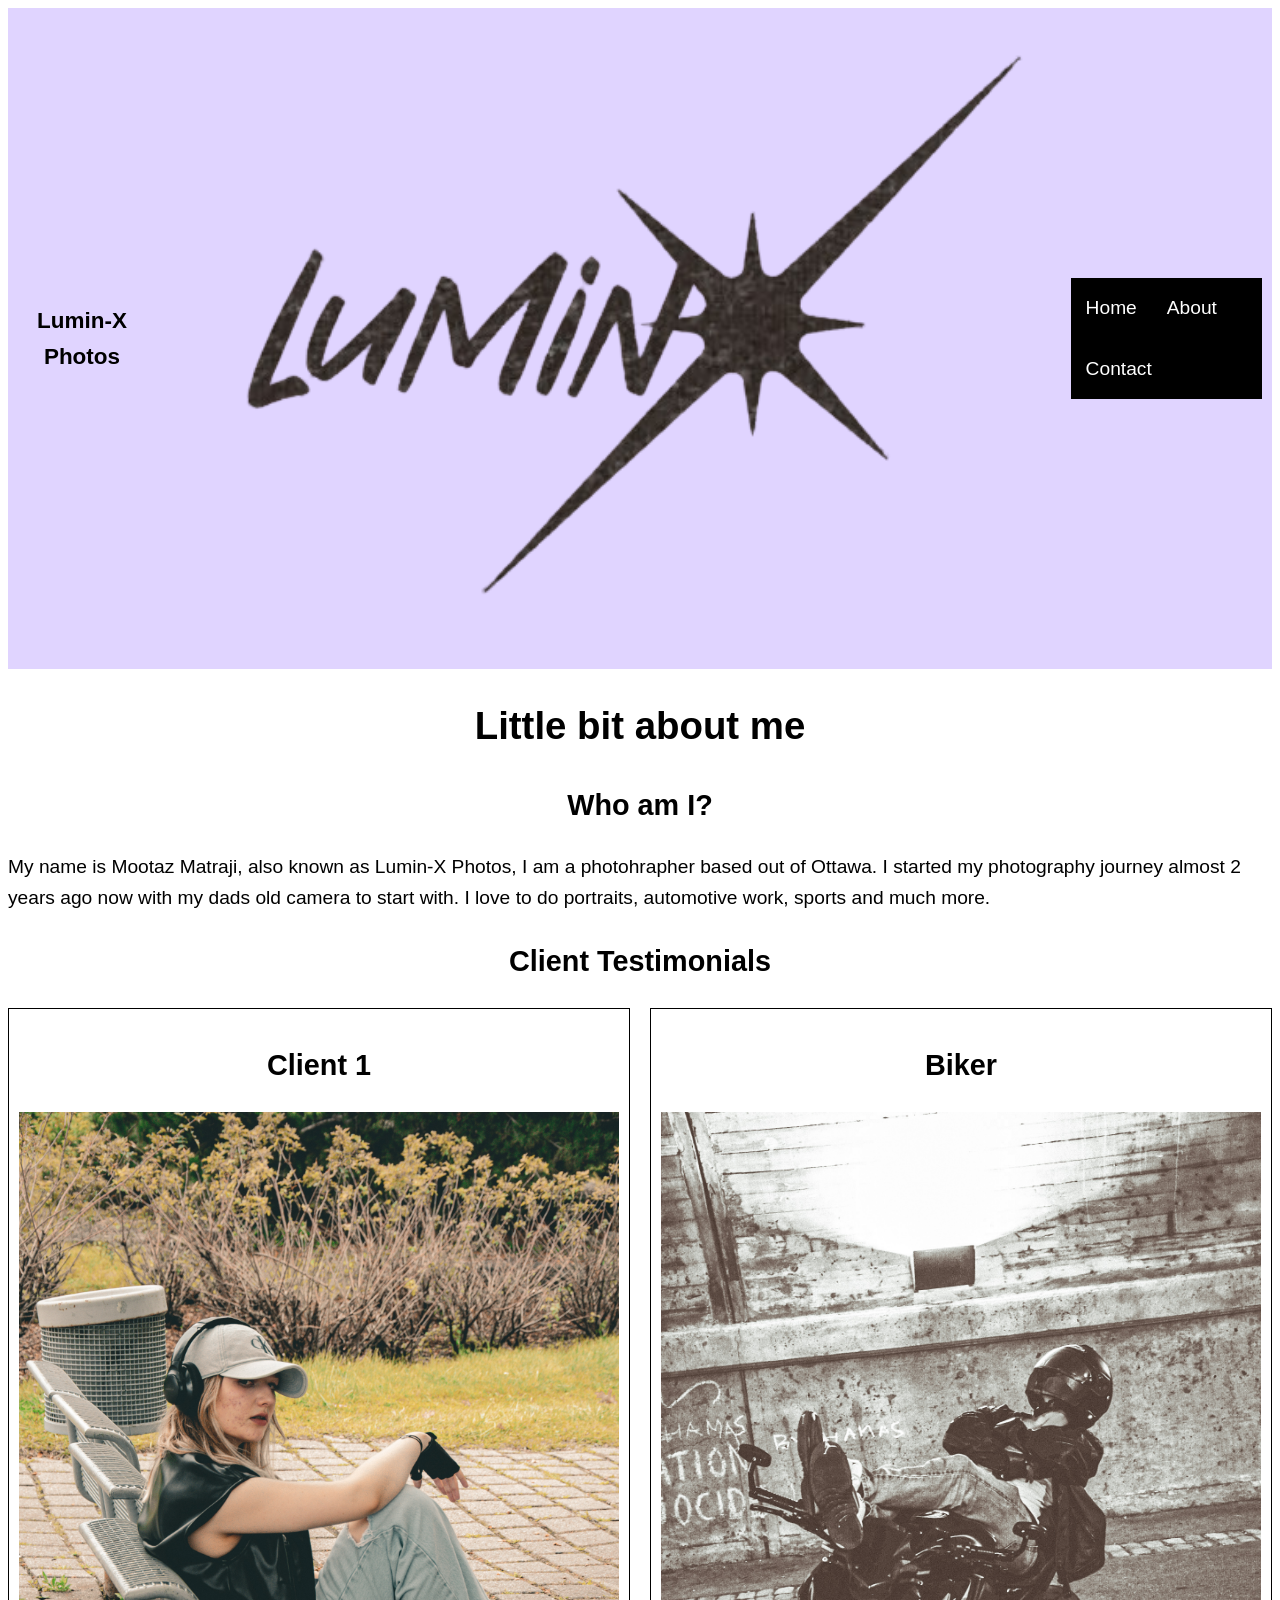
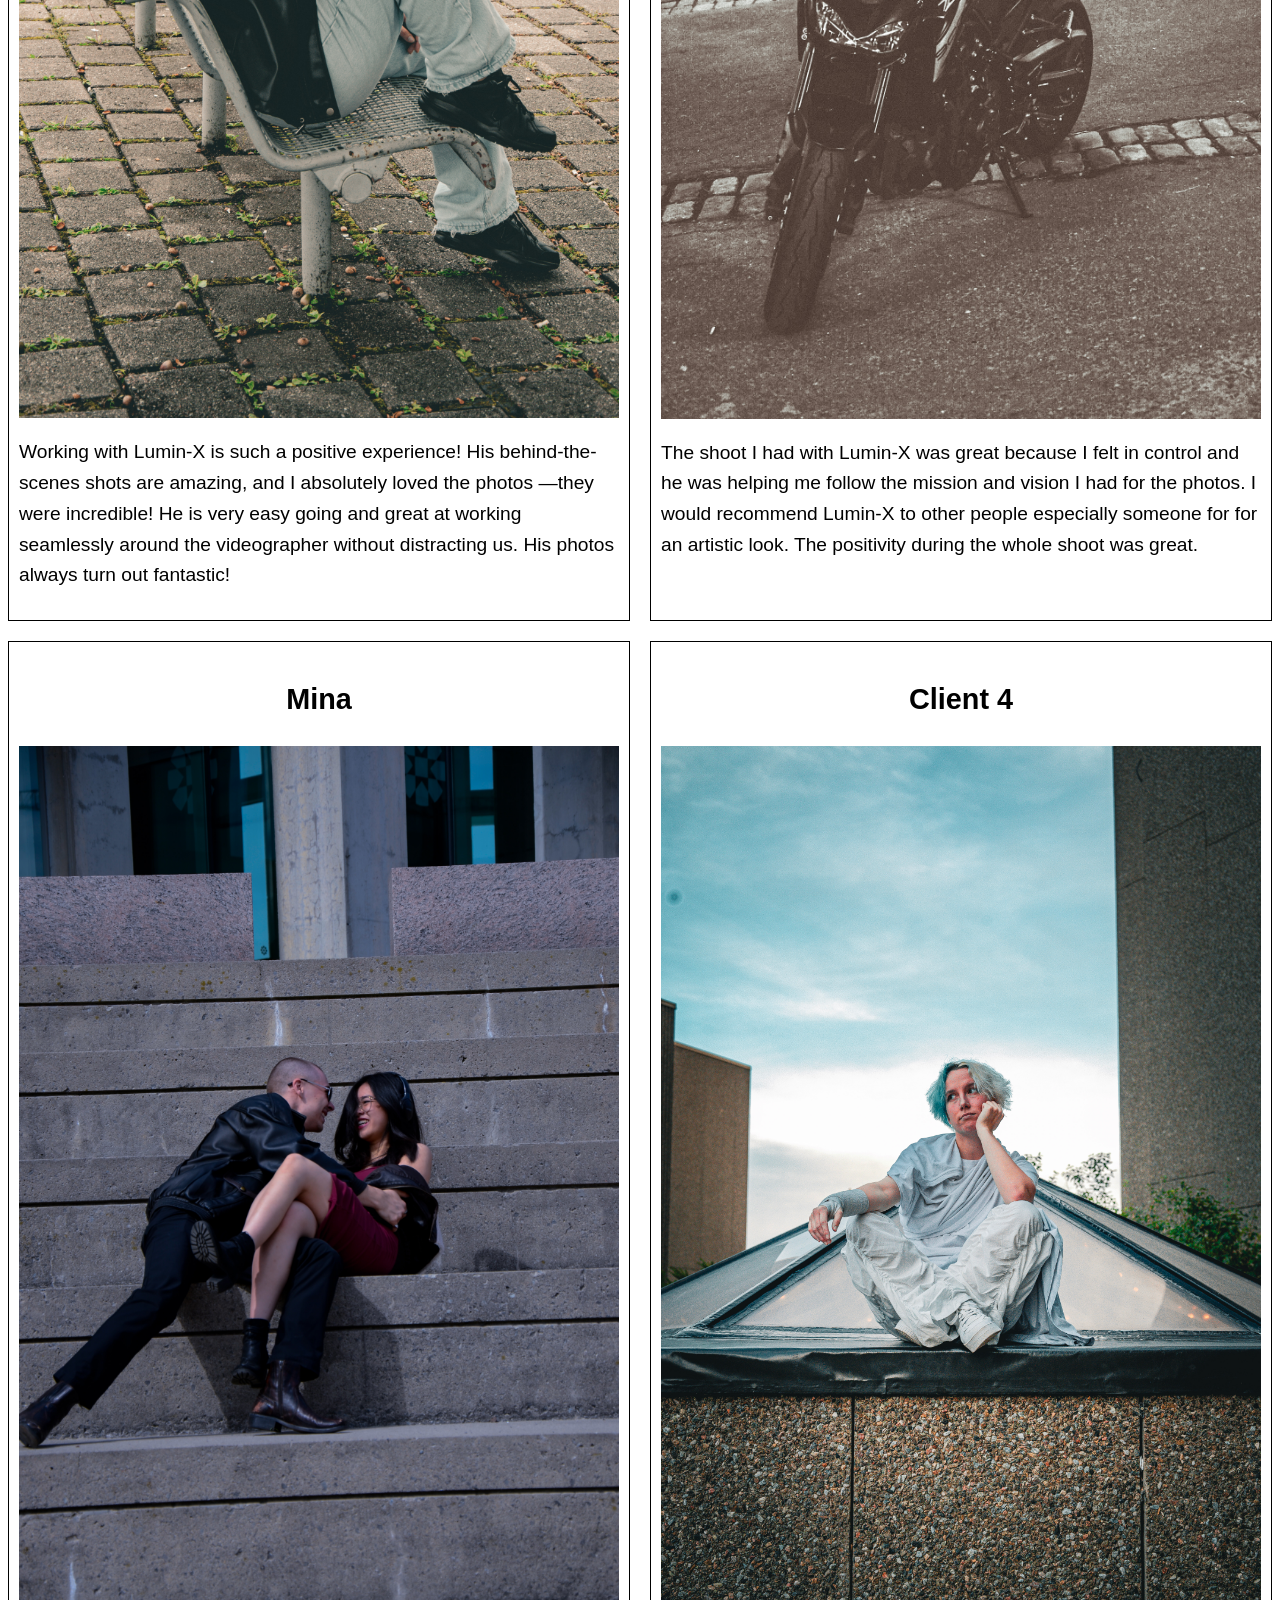
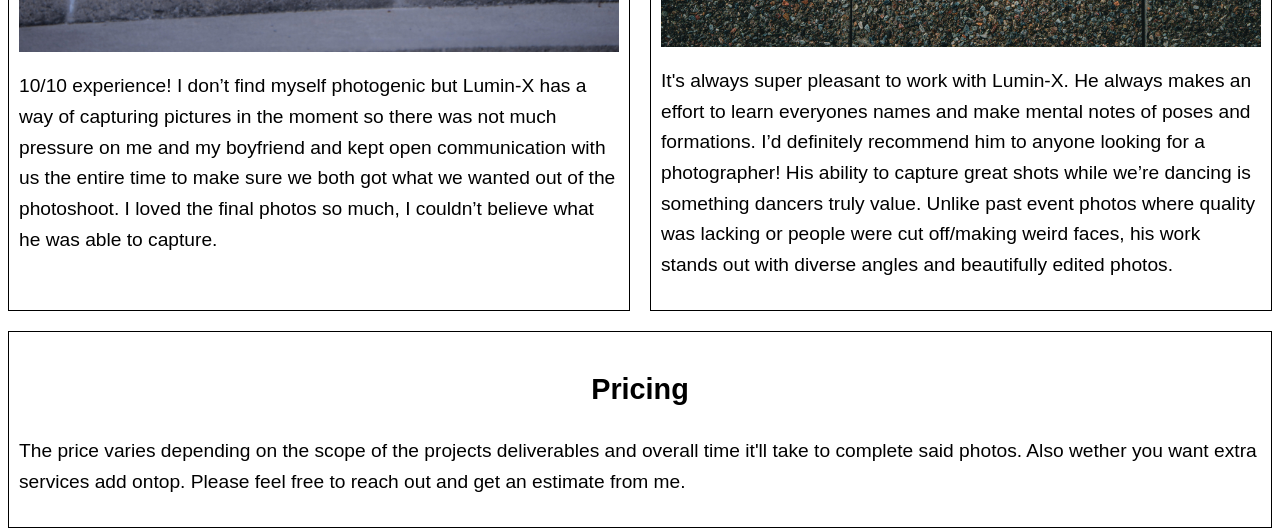
==== about.html @ 149e33c1 "possibly final" ====
<!DOCTYPE html>
<html lang="en-ca">
  <head>
    <!-- Set the page title -->
    <title>Top 3 favorite vieo games of all time</title>

    <!-- External CSS-->
    <link rel="stylesheet" href="styles.css">

    <!-- Set the charset we're using to UTF-8 -->
    <meta charset="UTF-8" />

    <!-- Set the screens default zoom / scale to 1 -->
    <meta name="viewport" content="width=device-width, initial-scale=1" />

    <!-- Specifies the document mode for Internet Explorer -->
    <meta http-equiv="X-UA-Compatible" content="ie=edge" />

    <!-- CSS -->
    <!-- The following CSS has been added so that the page
    doesn't look super awful -->
    <!-- Ignore everything in the <style> tag for now -->
    <!-- We will learn about CSS later in the course -->
    <style>
      /*
        These styles set the font, font-size, and add a
        little bit of space between lines
      */
      body {
        font-family: Arial, Helvetica, sans-serif;
        font-size: 1.2rem;
        line-height: 1.6;
      }
      /*
        These styles make sure that any super wide images
        don't overflow the page width
      */
      img {
        width: 100%;
        display: block;
        margin: 0 auto;
      }
    </style>
  </head>
  <body>
    <header>
      <h3>Lumin-X Photos</h3>

      <img src ="logo2.png" alt="Company logo">

      <nav class="navbar">
        <ul>
        <li><a href="index.html">Home</a></li>
        <li><a href="about.html">About</a></li>
        <li><a href="contact.html">Contact</a></li>
        </ul>
        </nav>
    
    </header>
    <h1>Little bit about me</h1>

    <!--

      LIST ANY CITATIONS HERE

        * A
        * B

    -->

    <!--

      YOU HAVE TO MODIFY THE HTML TO BUILD YOUR AWESOME PAGE

    -->
    <main>
    <h2>Who am I?</h2>
    <p>
      My name is Mootaz Matraji, also known as Lumin-X Photos,
      I am a photohrapher based out of Ottawa. I started my photography
      journey almost 2 years ago now with my dads old camera
      to start with. I love to do portraits, automotive work, sports and much more.
    </p>

    <h2>Client Testimonials</h2>
<div class="articles">
  <article>
    <h2>Client 1</h2>
    <img src="photo5.jpeg" alt="Julia">
    <p>Working with Lumin-X is such a positive experience! 
      His behind-the-scenes shots are amazing, and I absolutely 
      loved the photos —they were incredible! He is very easy going 
      and great at working seamlessly around the videographer without 
      distracting us. His photos always turn out fantastic!
    </p>
  </article>

  <article>
    <h2>Biker</h2>
    <img src="photo7.jpeg">
    <p>The shoot I had with Lumin-X was great because 
      I felt in control and he was helping me follow 
      the mission and vision I had for the photos. 
      I would recommend Lumin-X to other people 
      especially someone for for an artistic look. 
      The positivity during the whole shoot was great.</p>
  </article>

  <article>
    <h2>Mina</h2>
    <img src="photo11.jpeg">
    <p>
      10/10 experience! I don’t find myself photogenic 
      but Lumin-X has a way of capturing pictures in the 
      moment so there was not much pressure on me and 
      my boyfriend and kept open communication with us 
      the entire time to make sure we both got what we 
      wanted out of the photoshoot. I loved the final 
      photos so much, I couldn’t believe what he was 
      able to capture.
    </p>
  </article>

  <article>
    <h2>Client 4</h2>
    <img src="photo10.jpg">
    <p>It's always super pleasant to work with Lumin-X. 
      He always makes an effort to learn everyones names 
      and make mental notes of poses and formations. 
      I’d definitely recommend him to anyone looking 
      for a photographer! His ability to capture great 
      shots while we’re dancing is something dancers 
      truly value. Unlike past event photos where 
      quality was lacking or people were cut 
      off/making weird faces, his work stands 
      out with diverse angles and beautifully 
      edited photos.</p>
  </article>

  <section>
    <h2>Pricing</h2>
    <p>The price varies depending on the scope of the projects
      deliverables and overall time it'll take to complete said photos.
      Also wether you want extra services add ontop. Please feel free to reach out and get an estimate from me.
    </p>
  </section>
  </main>
  </body>
</html>
---- styles.css ----
/* h1{
    text-align: center;
}
.navbar2 ul{
    list-style: none;
    background-color: yellowgreen;
    padding: 0px;
    margin: 0px;

}
.navbar2 a{
    color: white;
    text-decoration: none;
    padding: 15px;
    display: block;
    text-align: center;
}
.navbar a:hover{
    background-color: aqua;
}

*/

h1{
    text-align: center;
}
h2{
    text-align: center;
}
h3{
    text-align: center;
}
.navbar ul{
    list-style: none;
    background-color: rgb(0, 0, 0);
    padding: 0px;
    margin: 0px;
    overflow: hidden;
}
.navbar a{
    color: white;
    text-decoration: none;
    padding: 15px;
    display: block;
    text-align: center;
}
.navbar a:hover{
    background-color: rgb(129, 130, 130);
}
.navbar li{
    float: left;
}

aside{
    text-align: right;
}

.navbar2 ul{
    list-style: none;
    background-color: rgb(0, 0, 0);
    padding: 0px;
    margin: 0px;
    overflow: hidden;
}
.navbar2 a{
    color: white;
    text-decoration: none;
    padding: 15px;
    display: block;
    text-align: center;
}
.navbar2 a:hover{
    background-color: rgb(129, 130, 130);
}
.articles {
    display: flex;
    flex-wrap: wrap;
    gap: 20px;         
  }
  
.articles article {
    flex: 1 1 calc(40% - 20px);  
    border: 1px solid black;     
    padding: 10px;
  }
  
.articles section {
    flex: 1 1 100%;
    border: 1px solid black;
    padding: 10px;
  }
header{
    display: flex;
    justify-content: space-between;
    align-items: center;
    padding: 10px;
    background: #e0d4ff;
}

body, html {
    height: 100%;
}

.hero-image {
  /* Use "linear-gradient" to add a darken background effect to the image (photographer.jpg). This will make the text easier to read */
  background-image: linear-gradient(rgba(0, 0, 0, 0.5), 
  rgba(0, 0, 0, 0.5)), url("photo6.JPG");
  height: 150%;

  /* Position and center the image to scale nicely on all screens */
  background-position: center;
  background-repeat: no-repeat;
  background-size: cover;
  position: relative;
}
.hero-text {
  text-align: center;
  position: absolute;
  top: 50%;
  left: 50%;
  transform: translate(-50%, -50%);
  color: white;
}
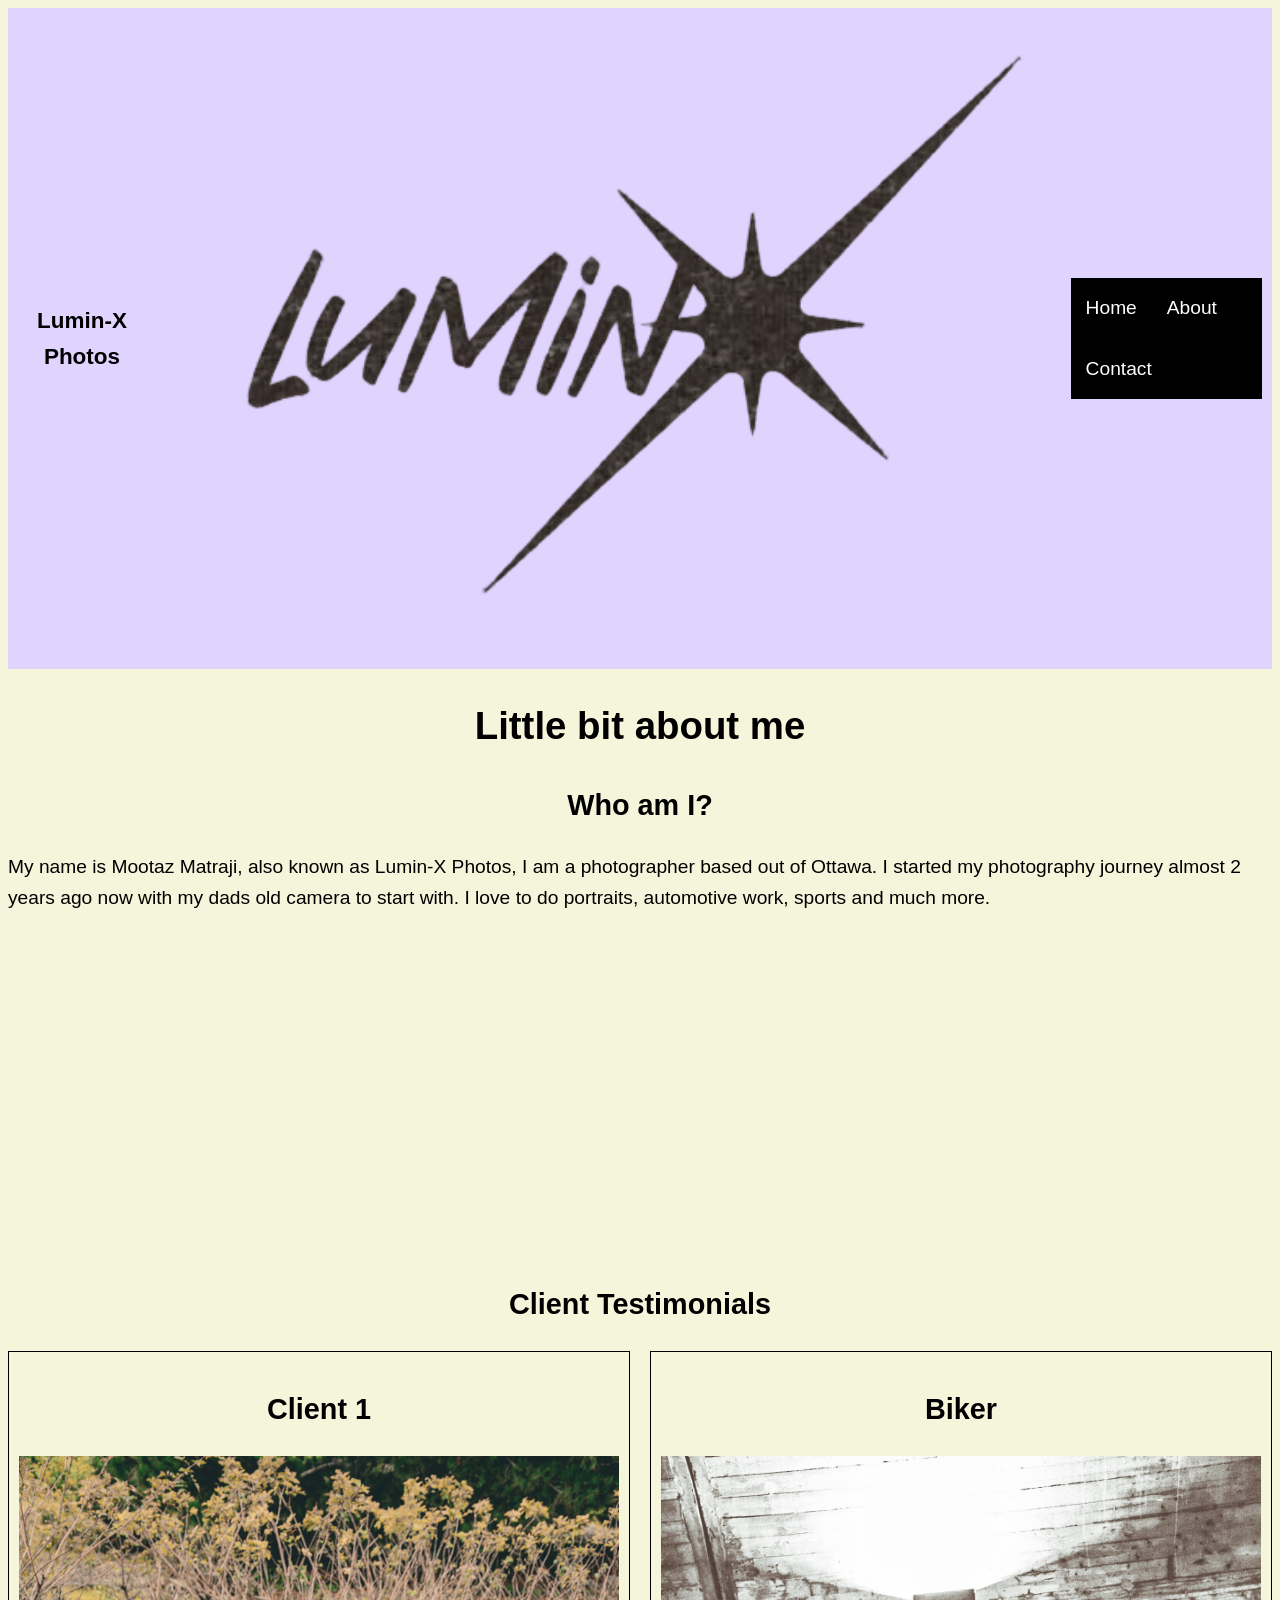
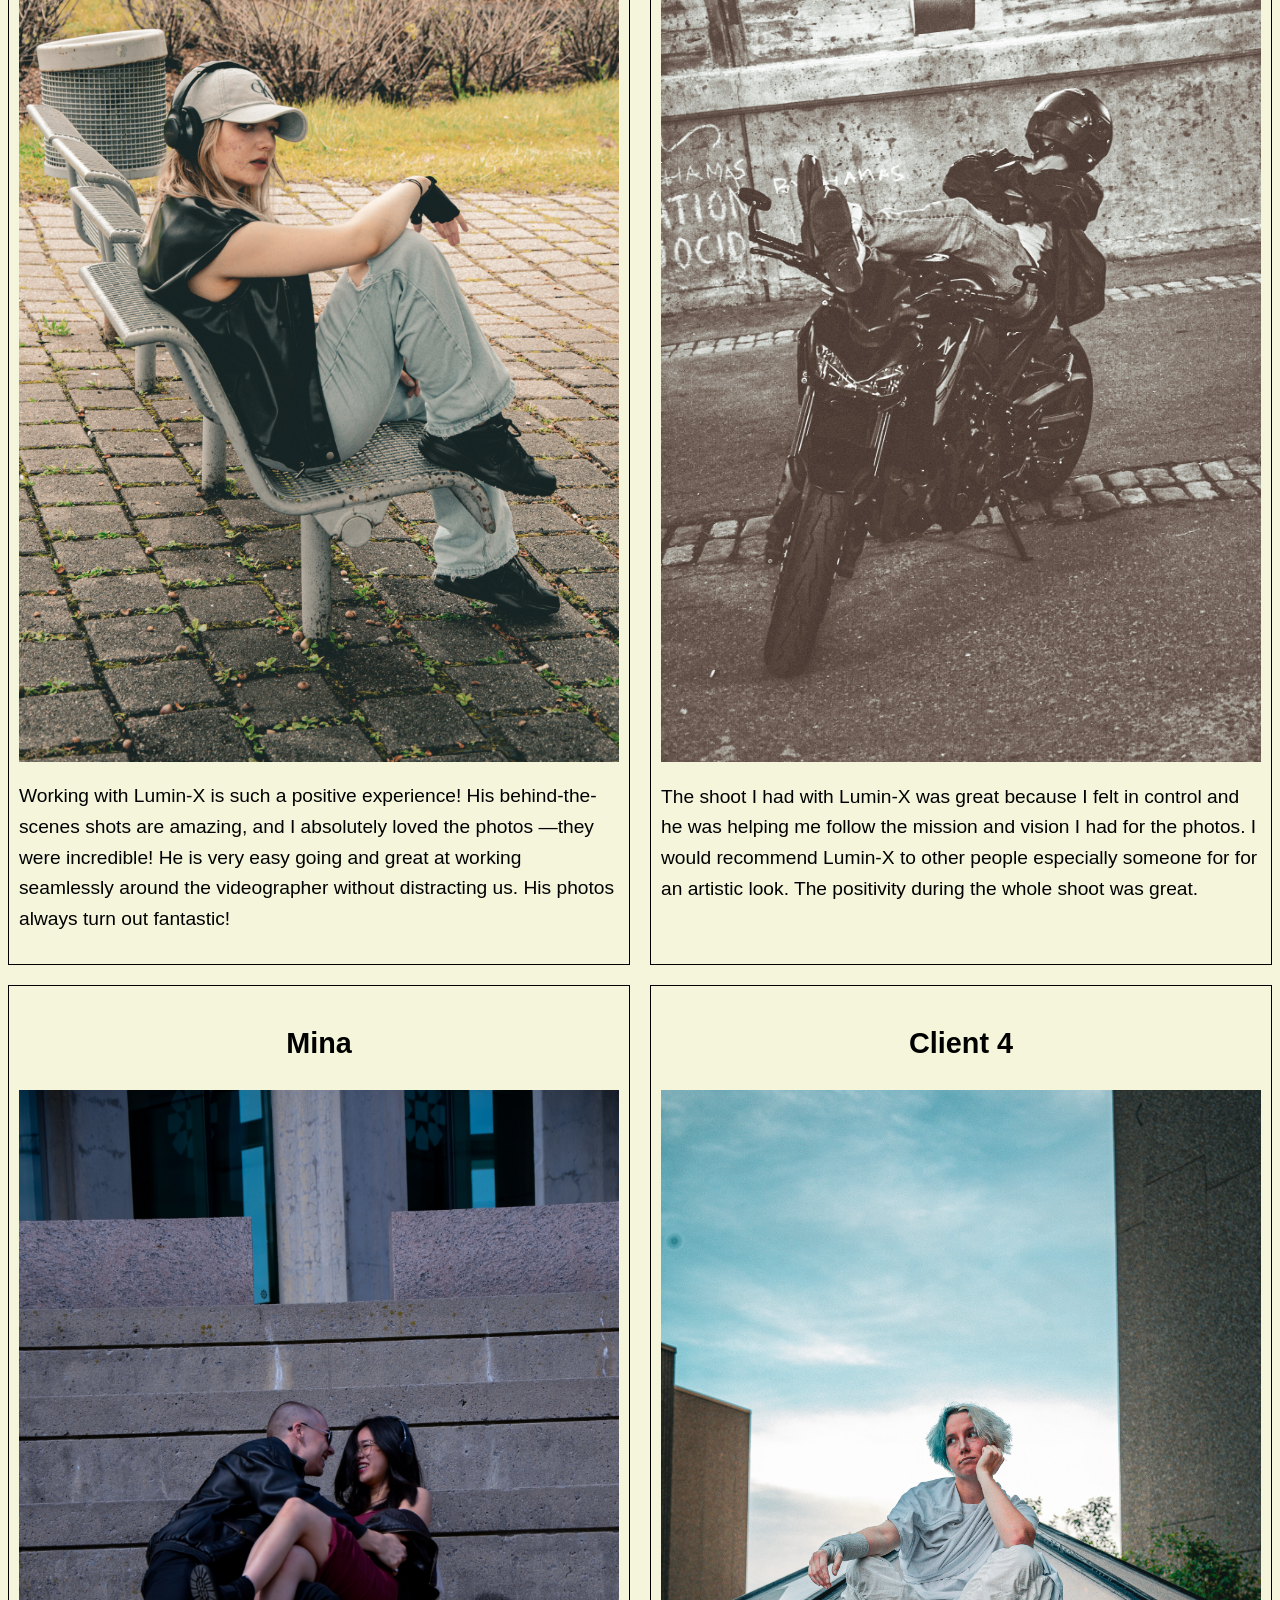
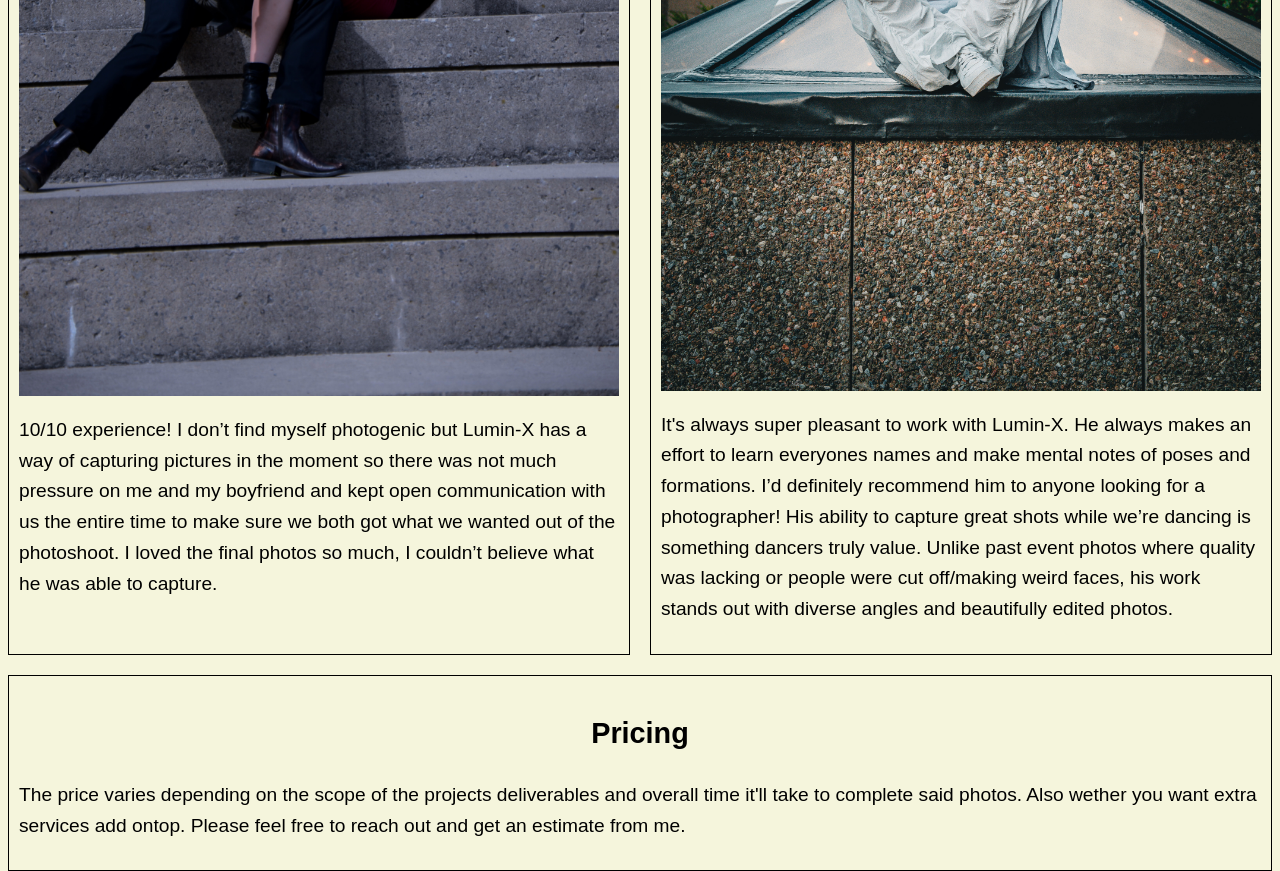
==== commit 3b09f18a: "PLS" ====
--- a/about.html
+++ b/about.html
@@ -2,45 +2,28 @@
 <html lang="en-ca">
   <head>
     <!-- Set the page title -->
-    <title>Top 3 favorite vieo games of all time</title>
+    <title>Photography Portfolio</title>
 
     <!-- External CSS-->
-    <link rel="stylesheet" href="styles.css">
-
-    <!-- Set the charset we're using to UTF-8 -->
+    <link rel="stylesheet" href="style.css">
     <meta charset="UTF-8" />
-
-    <!-- Set the screens default zoom / scale to 1 -->
     <meta name="viewport" content="width=device-width, initial-scale=1" />
-
-    <!-- Specifies the document mode for Internet Explorer -->
     <meta http-equiv="X-UA-Compatible" content="ie=edge" />
-
-    <!-- CSS -->
-    <!-- The following CSS has been added so that the page
-    doesn't look super awful -->
-    <!-- Ignore everything in the <style> tag for now -->
-    <!-- We will learn about CSS later in the course -->
     <style>
-      /*
-        These styles set the font, font-size, and add a
-        little bit of space between lines
-      */
       body {
         font-family: Arial, Helvetica, sans-serif;
+        background-color: beige;
         font-size: 1.2rem;
         line-height: 1.6;
       }
-      /*
-        These styles make sure that any super wide images
-        don't overflow the page width
-      */
       img {
         width: 100%;
         display: block;
         margin: 0 auto;
       }
     </style>
+
+
   </head>
   <body>
     <header>
@@ -52,36 +35,36 @@
         <ul>
         <li><a href="index.html">Home</a></li>
         <li><a href="about.html">About</a></li>
-        <li><a href="contact.html">Contact</a></li>
+        <li><a href="Credits.html">Contact</a></li>
         </ul>
         </nav>
     
+
+    
+    
+
+  
     </header>
     <h1>Little bit about me</h1>
-
-    <!--
-
-      LIST ANY CITATIONS HERE
-
-        * A
-        * B
-
-    -->
-
-    <!--
-
-      YOU HAVE TO MODIFY THE HTML TO BUILD YOUR AWESOME PAGE
-
-    -->
     <main>
     <h2>Who am I?</h2>
     <p>
       My name is Mootaz Matraji, also known as Lumin-X Photos,
-      I am a photohrapher based out of Ottawa. I started my photography
+      I am a photographer based out of Ottawa. I started my photography
       journey almost 2 years ago now with my dads old camera
       to start with. I love to do portraits, automotive work, sports and much more.
     </p>
 
+    <iframe 
+    width="560" 
+    height="315" 
+    src="https://www.youtube.com/embed/EnQGmXRbo4g" 
+    title="YouTube video player" 
+    frameborder="0"
+    allow="accelerometer; autoplay; clipboard-write; encrypted-media; gyroscope; picture-in-picture; web-share" 
+    allowfullscreen>
+  </iframe>
+  
     <h2>Client Testimonials</h2>
 <div class="articles">
   <article>
--- a/style.css
+++ b/style.css
@@ -0,0 +1,115 @@
+h1{
+    text-align: center;
+}
+h2{
+    text-align: center;
+}
+h3{
+    text-align: center;
+}
+.navbar ul{
+    list-style: none;
+    background-color: rgb(0, 0, 0);
+    padding: 0px;
+    margin: 0px;
+    overflow: hidden;
+}
+.navbar a{
+    color: white;
+    text-decoration: none;
+    padding: 15px;
+    display: block;
+    text-align: center;
+}
+.navbar a:hover{
+    background-color: rgb(129, 130, 130);
+}
+.navbar li{
+    float: left;
+}
+
+aside{
+    text-align: right;
+}
+
+.navbar2 ul{
+    list-style: none;
+    background-color: rgb(0, 0, 0);
+    padding: 0px;
+    margin: 0px;
+    overflow: hidden;
+}
+.navbar2 a{
+    color: white;
+    text-decoration: none;
+    padding: 15px;
+    display: block;
+    text-align: center;
+}
+.navbar2 a:hover{
+    background-color: rgb(129, 130, 130);
+}
+.articles {
+    display: flex;
+    flex-wrap: wrap;
+    gap: 20px;         
+  }
+  
+.articles article {
+    flex: 1 1 calc(40% - 20px);  
+    border: 1px solid black;     
+    padding: 10px;
+  }
+  
+.articles section {
+    flex: 1 1 100%;
+    border: 1px solid black;
+    padding: 10px;
+  }
+header{
+    display: flex;
+    justify-content: space-between;
+    align-items: center;
+    padding: 10px;
+    background: #e0d4ff;
+}
+
+body, html {
+    height: 100%;
+}
+
+.hero-image {
+  /* Used a "linear-gradient" to give dark background to the image. */
+  background-image: linear-gradient(rgba(0, 0, 0, 0.5), 
+  rgba(0, 0, 0, 0.5)), url("photo6.JPG");
+  height: 150%;
+
+  background-position: center;
+  background-repeat: no-repeat;
+  background-size: cover;
+  position: relative;
+}
+.hero-text {
+  text-align: center;
+  position: absolute;
+  top: 50%;
+  left: 50%;
+  transform: translate(-50%, -50%);
+  color: white;
+}
+  
+.portfolio-video {
+    width: 50%;
+    max-width: 800px;
+    display: block;
+    margin: 20px auto;
+    border-radius: 12px;
+    box-shadow: 0 4px 20px rgba(0,0,0,.3);
+    transition: transform .3s ease, box-shadow .3s ease;
+}
+.portfolio-video:hover {
+    transform: scale(1.02);
+    box-shadow: 0 6px 30px rgba(0,0,0,.4);
+}
+  
+  
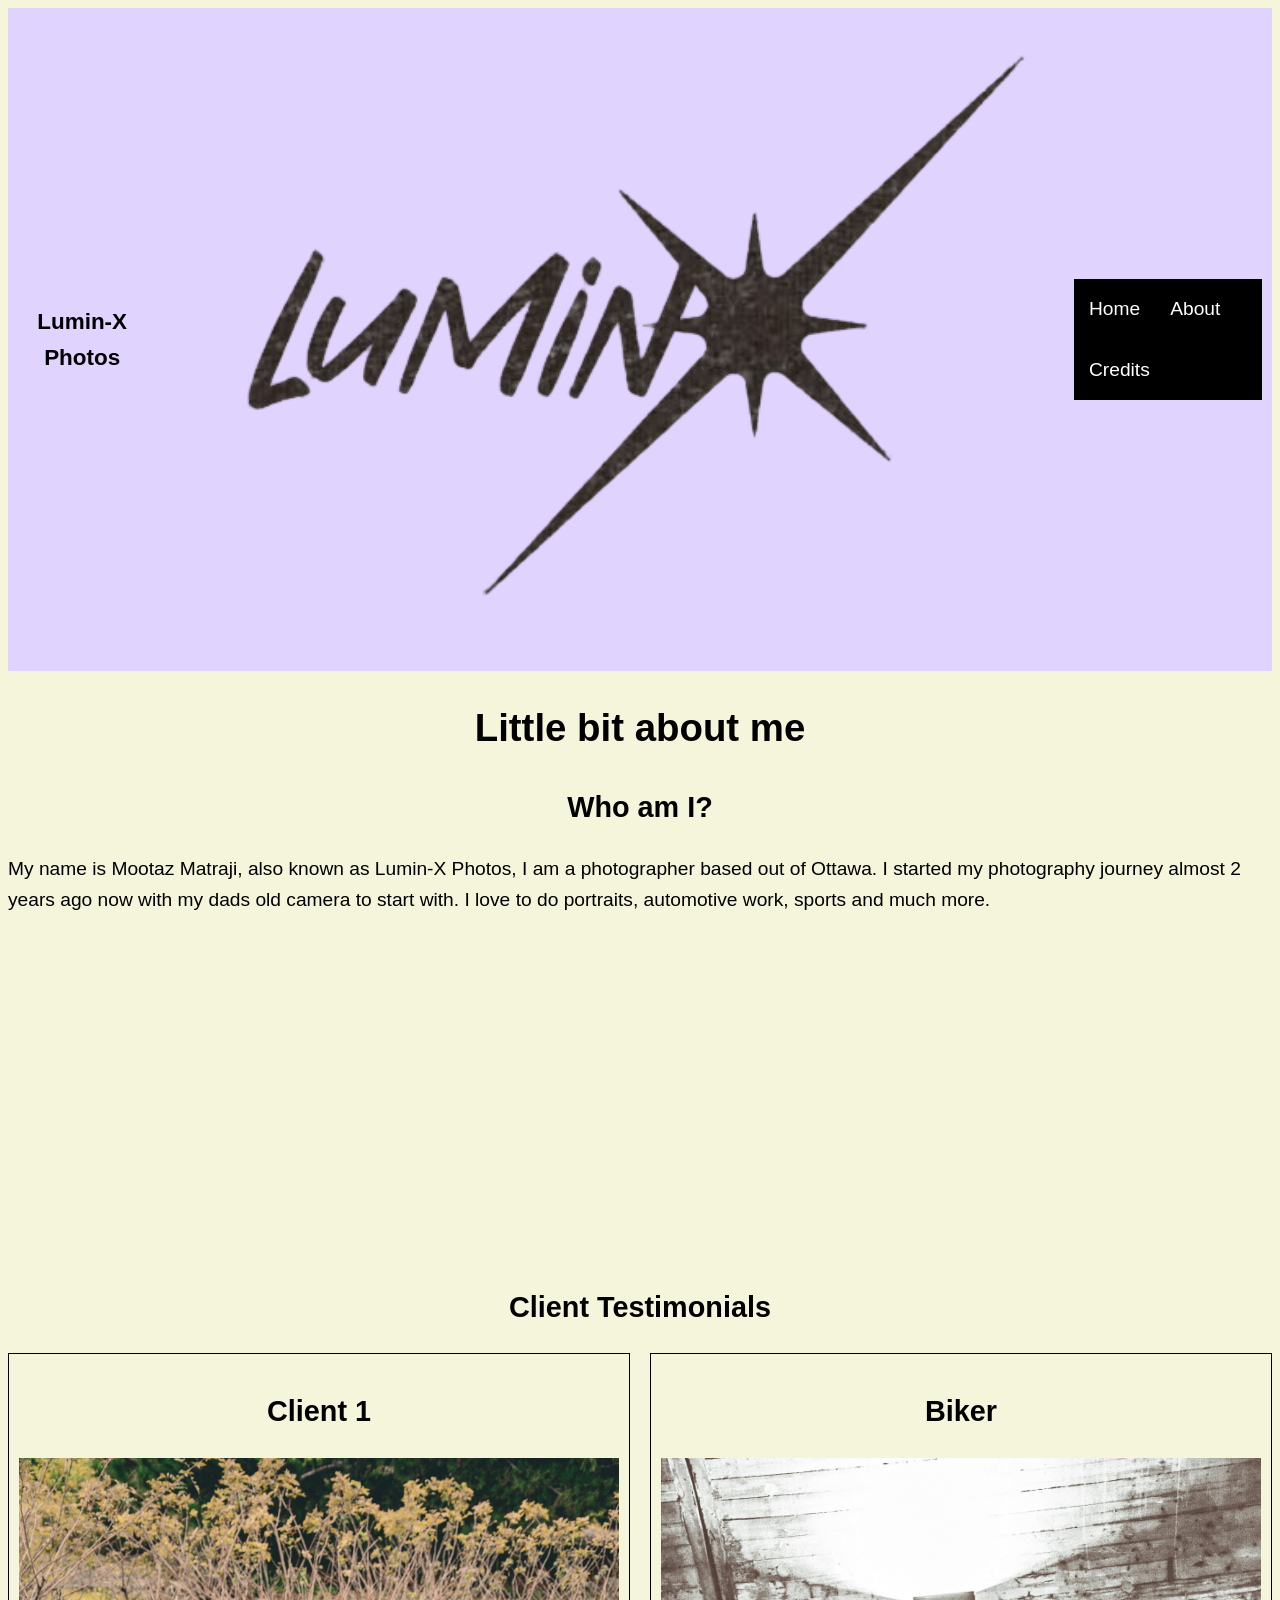
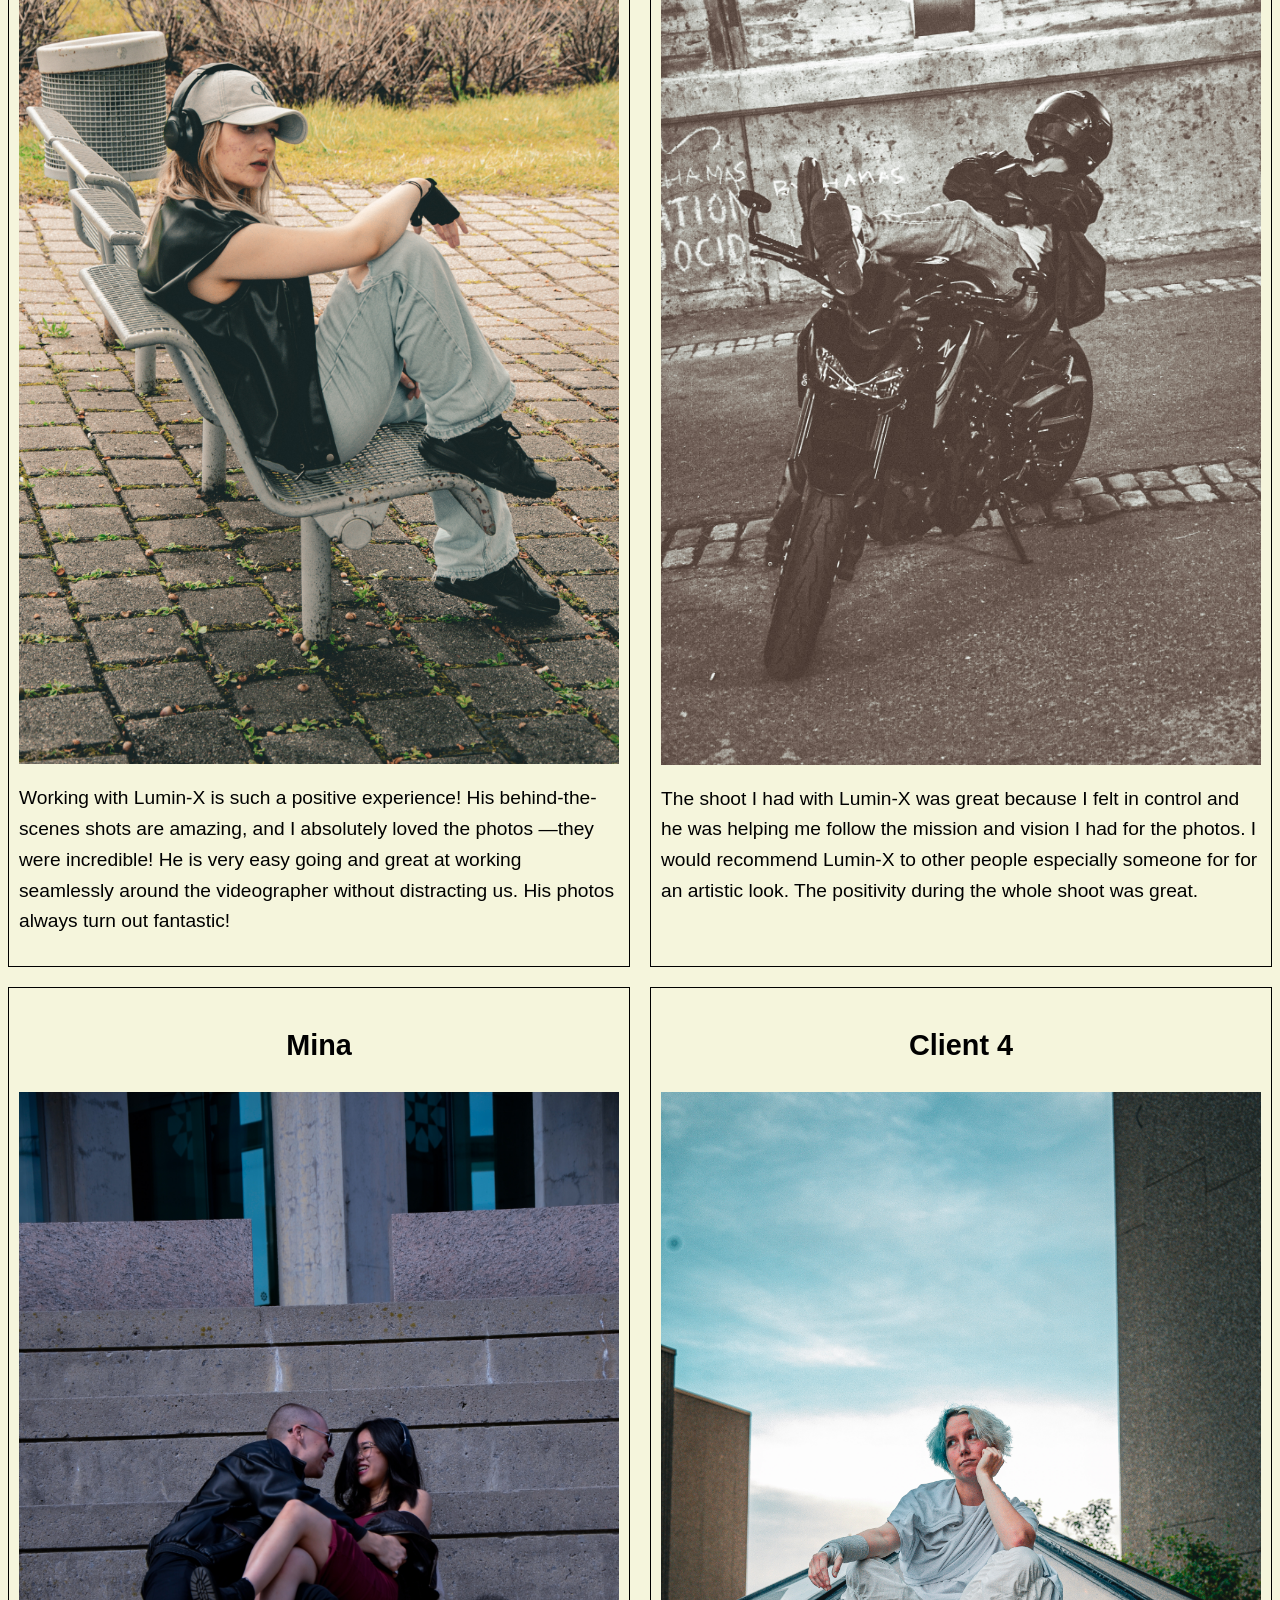
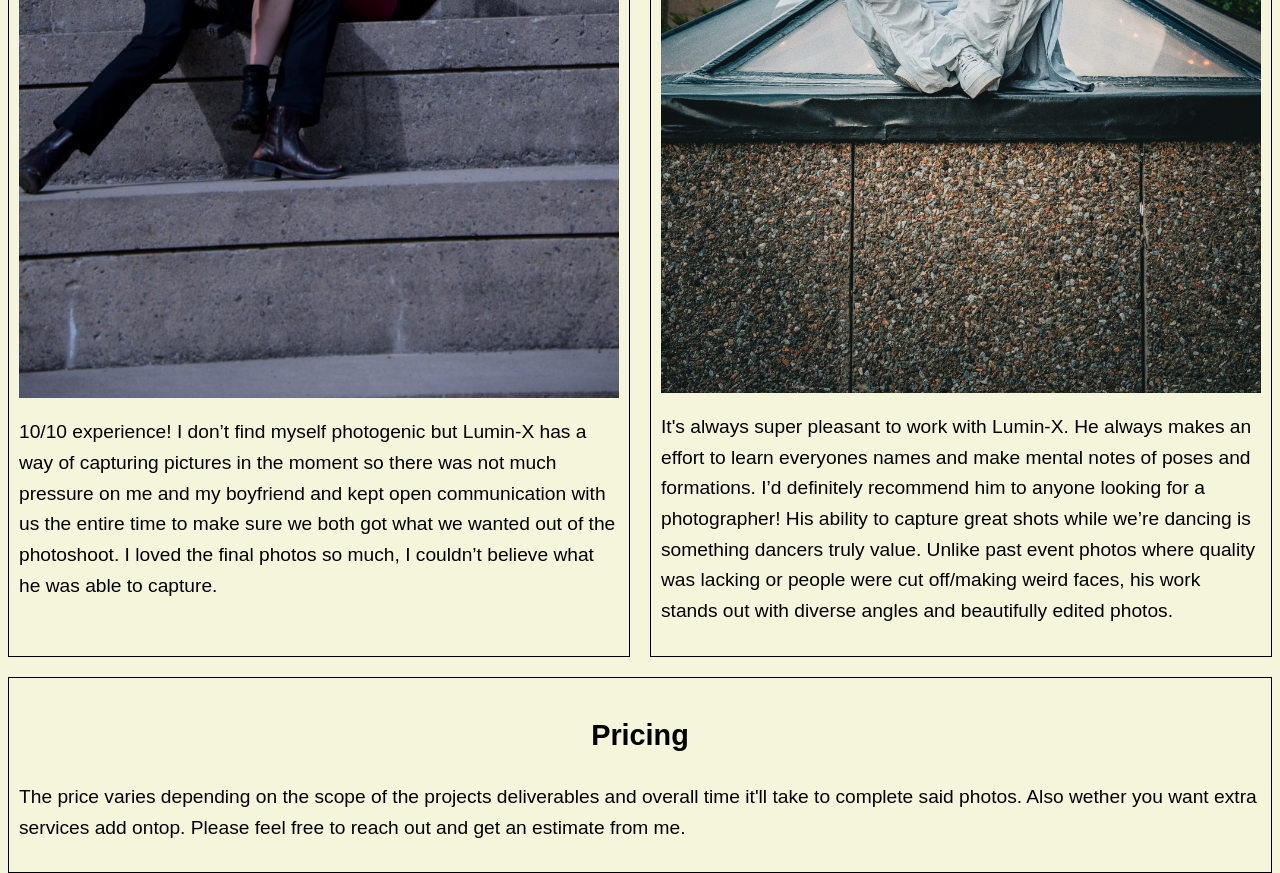
==== commit 091deaf4: "should work" ====
--- a/about.html
+++ b/about.html
@@ -35,7 +35,7 @@
         <ul>
         <li><a href="index.html">Home</a></li>
         <li><a href="about.html">About</a></li>
-        <li><a href="Credits.html">Contact</a></li>
+        <li><a href="contact.html">Credits</a></li>
         </ul>
         </nav>
     
